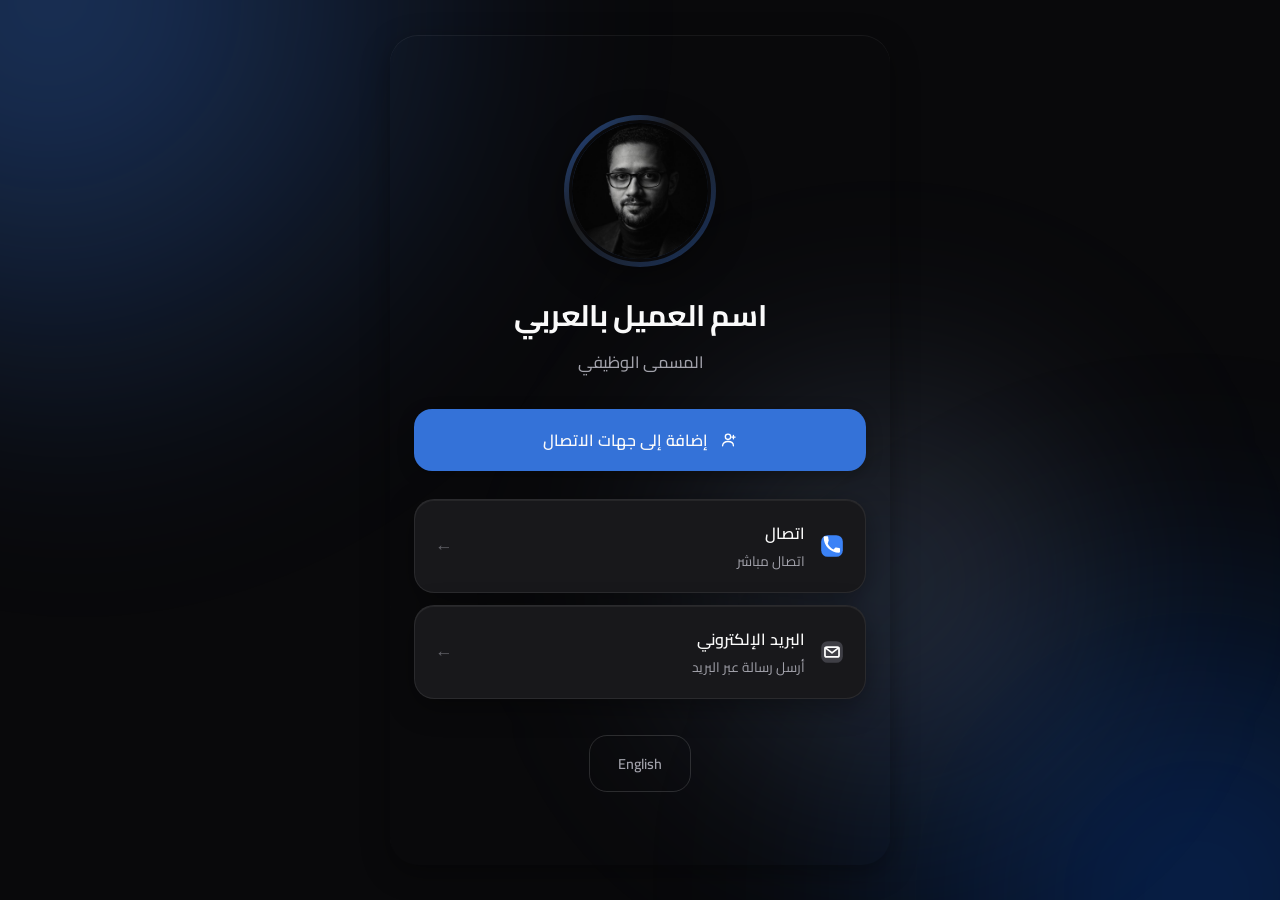
==== ar.html @ 19412c74 "Add files via upload" ====
<!DOCTYPE html>
<html lang="ar" dir="rtl">
<head>
  <meta charset="UTF-8">
  <meta name="viewport" content="width=device-width, initial-scale=1.0">
  <title>Yaser Bawaked</title>
  <meta name="description" content="Digital Business Card">
  <link rel="icon" href="images/favicon.png">
  <link rel="apple-touch-icon" href="images/favicon.png">
  <meta name="theme-color" content="#09090B">
  <link rel="preconnect" href="https://fonts.googleapis.com">
  <link rel="preconnect" href="https://fonts.gstatic.com" crossorigin>
  <link href="https://fonts.googleapis.com/css2?family=Cairo:wght@400;500;600;700&display=swap" rel="stylesheet">
  <link rel="stylesheet" href="css/style.css">
  <link rel="stylesheet" href="css/animations.css">
  <link rel="stylesheet" href="css/responsive.css">
</head>
<body class="card-page-body">

  <div class="aurora-bg" aria-hidden="true">
    <div class="bg-image-layer"></div>
    <div class="bg-gradient-layer"></div>
    <div class="bg-pattern-layer"></div>
    <div class="bg-texture-layer"></div>
    <div class="motion-fx-layer" id="motionFxLayer"></div>
  </div>

  <div class="card-fx-front" id="cardFxFront" aria-hidden="true"></div>

  <main class="card">
    <span class="fx-conic-ring-card" id="cardConicRing" aria-hidden="true"></span>

    <!-- 1: الصورة الشخصية -->
    <div class="profile-image-wrapper">
      <span class="fx-conic-ring" id="profileConicRing" aria-hidden="true"></span>
      <img
        src="images/profile.jpg"
        alt=""
        class="profile-image"
        width="640"
        height="640"
      >
    </div>

    <!-- 2: الاسم الثنائي -->
    <h1 class="name"></h1>

    <!-- 3: المسمى الوظيفي -->
    <p class="job-title"></p>

    <!-- 4: زر Add to Contacts -->
    <a
      href="vcard/contact.vcf"
      type="text/vcard"
      class="btn btn--primary btn--add-contact"
    >
      <img src="icons/contact.svg" alt="" class="btn__icon" aria-hidden="true">
      <span></span>
    </a>

    <!-- 5: بطاقات التواصل (Call، WhatsApp، Email، ثم باقي المنصات) -->
    <nav class="contact-cards">

      <a href="#" class="contact-card contact-card--call" data-card="call">
        <img src="icons/phone.svg" alt="" class="contact-card__icon" aria-hidden="true">
        <span class="contact-card__text">
          <span class="contact-card__title"></span>
          <span class="contact-card__desc"></span>
        </span>
        <span class="contact-card__arrow" aria-hidden="true">&larr;</span>
      </a>

      <a href="#" class="contact-card contact-card--whatsapp" data-card="whatsapp" target="_blank" rel="noopener noreferrer">
        <img src="icons/whatsapp.svg" alt="" class="contact-card__icon" aria-hidden="true">
        <span class="contact-card__text">
          <span class="contact-card__title"></span>
          <span class="contact-card__desc"></span>
        </span>
        <span class="contact-card__arrow" aria-hidden="true">&larr;</span>
      </a>

      <a href="#" class="contact-card contact-card--email" data-card="email">
        <img src="icons/email.svg" alt="" class="contact-card__icon" aria-hidden="true">
        <span class="contact-card__text">
          <span class="contact-card__title"></span>
          <span class="contact-card__desc"></span>
        </span>
        <span class="contact-card__arrow" aria-hidden="true">&larr;</span>
      </a>

      <a href="#" class="contact-card contact-card--facebook" data-card="facebook" target="_blank" rel="noopener noreferrer">
        <img src="icons/facebook.svg" alt="" class="contact-card__icon" aria-hidden="true">
        <span class="contact-card__text">
          <span class="contact-card__title"></span>
          <span class="contact-card__desc"></span>
        </span>
        <span class="contact-card__arrow" aria-hidden="true">&larr;</span>
      </a>

      <a href="#" class="contact-card contact-card--instagram" data-card="instagram" target="_blank" rel="noopener noreferrer">
        <img src="icons/instagram.svg" alt="" class="contact-card__icon" aria-hidden="true">
        <span class="contact-card__text">
          <span class="contact-card__title"></span>
          <span class="contact-card__desc"></span>
        </span>
        <span class="contact-card__arrow" aria-hidden="true">&larr;</span>
      </a>

      <a href="#" class="contact-card contact-card--tiktok" data-card="tiktok" target="_blank" rel="noopener noreferrer">
        <img src="icons/tiktok.svg" alt="" class="contact-card__icon" aria-hidden="true">
        <span class="contact-card__text">
          <span class="contact-card__title"></span>
          <span class="contact-card__desc"></span>
        </span>
        <span class="contact-card__arrow" aria-hidden="true">&larr;</span>
      </a>

      <a href="#" class="contact-card contact-card--snapchat" data-card="snapchat" target="_blank" rel="noopener noreferrer">
        <img src="icons/snapchat.svg" alt="" class="contact-card__icon" aria-hidden="true">
        <span class="contact-card__text">
          <span class="contact-card__title"></span>
          <span class="contact-card__desc"></span>
        </span>
        <span class="contact-card__arrow" aria-hidden="true">&larr;</span>
      </a>

      <a href="#" class="contact-card contact-card--linkedin" data-card="linkedin" target="_blank" rel="noopener noreferrer">
        <img src="icons/linkedin.svg" alt="" class="contact-card__icon" aria-hidden="true">
        <span class="contact-card__text">
          <span class="contact-card__title"></span>
          <span class="contact-card__desc"></span>
        </span>
        <span class="contact-card__arrow" aria-hidden="true">&larr;</span>
      </a>

    </nav>

    <!-- 6: زر تغيير اللغة -->
    <footer class="language-switch">
      <a href="en.html" class="lang-btn"></a>
    </footer>

  </main>

  <script src="config.js"></script>
  <script src="js/render.js"></script>
  <script src="js/ripple.js" defer></script>
  <script src="js/language.js" defer></script>
  <script src="js/main.js" defer></script>
</body>
</html>
---- css/style.css ----
/* ==========================================================
   Y-CARD — style.css
   نظام التصميم الأساسي: Variables, Typography, Layout
   الفلسفة: Apple HIG + Glassmorphism + Neo-Minimalism
   ========================================================== */

/* ---------- 1. Design Tokens ---------- */
:root {
  /* Colors */
  --color-bg: #09090B;
  --color-card: #18181B;
  --color-card-hover: #1F1F23;
  --color-primary: #3B82F6;
  --color-primary-pressed: #2563EB;
  --color-primary-rgb: 59, 130, 246;
  --color-primary-tint-rgb: 129, 176, 250;
  --color-primary-shade-rgb: 30, 91, 199;
  --color-text: #FAFAFA;
  --color-text-secondary: #A1A1AA;
  --color-border: rgba(255, 255, 255, 0.08);
  --color-border-strong: rgba(255, 255, 255, 0.14);

  /* Typography */
  --font-en: 'Inter', -apple-system, BlinkMacSystemFont, sans-serif;
  --font-ar: 'Cairo', 'IBM Plex Sans Arabic', -apple-system, sans-serif;

  /* Radius */
  --radius-sm: 12px;
  --radius-md: 18px;
  --radius-lg: 28px;
  --radius-card: 20px;
  --radius-btn: 18px;
  --radius-profile: 50%;

  /* Shadows */
  --shadow-soft: 0 4px 16px rgba(0, 0, 0, 0.28);
  --shadow-medium: 0 10px 34px rgba(0, 0, 0, 0.4);
  --shadow-glass: inset 0 1px 0 rgba(255, 255, 255, 0.06), 0 8px 28px rgba(0, 0, 0, 0.35);

  /* Motion */
  --duration-fast: 250ms;
  --duration-medium: 300ms;
  --ease-standard: cubic-bezier(0.4, 0, 0.2, 1);

  /* Layout */
  --card-max-width: 460px;
  --page-padding: 24px;
}

/* ---------- 2. Reset ---------- */
*,
*::before,
*::after {
  box-sizing: border-box;
}

html,
body {
  margin: 0;
  padding: 0;
}

body {
  background-color: var(--color-bg);
  color: var(--color-text);
  font-family: var(--font-en);
  -webkit-font-smoothing: antialiased;
  text-rendering: optimizeLegibility;
  min-height: 100vh;
}

html[lang="ar"] body {
  font-family: var(--font-ar);
}

img {
  max-width: 100%;
  display: block;
}

a {
  text-decoration: none;
  color: inherit;
}

button {
  font-family: inherit;
}

/* ---------- 3. Landing Page (Language Select) ---------- */
.landing-page {
  display: flex;
  align-items: center;
  justify-content: center;
  min-height: 100vh;
  padding: var(--page-padding);
  overflow: hidden;
}

.language-select {
  position: relative;
  z-index: 1;
  display: flex;
  flex-direction: column;
  align-items: center;
  gap: 40px;
  text-align: center;
  width: 100%;
  max-width: 420px;
}

.language-select__title {
  font-size: 1.5rem;
  font-weight: 600;
  color: var(--color-text);
  margin: 0;
  font-family: var(--font-en);
  letter-spacing: -0.01em;
}

.language-select__title-ar {
  display: block;
  font-family: var(--font-ar);
  font-size: 1.5rem;
  font-weight: 700;
}

.language-select__title-en {
  display: block;
  font-family: var(--font-en);
  font-size: 0.95rem;
  font-weight: 500;
  color: var(--color-text-secondary);
  margin-top: 6px;
}

.language-select__options {
  display: flex;
  flex-direction: column;
  gap: 16px;
  width: 100%;
}

.lang-option {
  position: relative;
  overflow: hidden;
  display: block;
  width: 100%;
  padding: 18px 24px;
  background: var(--color-card);
  border: 1px solid var(--color-border);
  border-radius: var(--radius-btn);
  font-size: 1.05rem;
  font-weight: 600;
  color: var(--color-text);
  box-shadow: var(--shadow-soft);
}

.lang-option[lang="ar"] {
  font-family: var(--font-ar);
}

.lang-option[lang="en"] {
  font-family: var(--font-en);
}

/* ---------- 4. Card Page (ar.html / en.html) ---------- */
.card-page-body {
  position: relative;
  min-height: 100vh;
  display: flex;
  justify-content: center;
}

.card {
  position: relative;
  z-index: 1;
  width: 100%;
  max-width: var(--card-max-width);
  padding: 56px var(--page-padding) 40px;
  display: flex;
  flex-direction: column;
  align-items: center;
  text-align: center;
}

/* نمط اختياري: بطاقة محاطة بحدود فعلية (خلفية + إطار + ظل) بدل المحتوى
   العائم مباشرة على خلفية الصفحة. يُفعَّل عبر config.theme.cardFrame */
.card.is-boxed {
  background: var(--color-card);
  border: 1px solid var(--color-border);
  border-radius: var(--radius-lg);
  box-shadow: var(--shadow-medium);
  margin: 28px 16px;
}

/* Profile image */
.profile-image-wrapper {
  position: relative;
  width: 132px;
  height: 132px;
  border-radius: var(--radius-profile);
  padding: 5px;
  background: linear-gradient(
    135deg,
    rgba(var(--color-primary-rgb), 0.55),
    rgba(255, 255, 255, 0.08) 40%,
    rgba(var(--color-primary-rgb), 0.35)
  );
  box-shadow: var(--shadow-medium);
  margin-bottom: 20px;
}

.profile-image {
  width: 100%;
  height: 100%;
  object-fit: cover;
  border-radius: var(--radius-profile);
  border: 3px solid var(--color-bg);
}

.name {
  font-size: 1.6rem;
  font-weight: 700;
  margin: 0 0 4px;
  letter-spacing: -0.01em;
}

.job-title {
  font-size: 0.95rem;
  font-weight: 500;
  color: var(--color-text-secondary);
  margin: 0 0 32px;
}

/* Add to Contacts button */
.btn {
  position: relative;
  overflow: hidden;
  display: flex;
  align-items: center;
  justify-content: center;
  gap: 10px;
  width: 100%;
  padding: 16px 20px;
  border-radius: var(--radius-btn);
  font-size: 1rem;
  font-weight: 600;
  border: none;
  cursor: pointer;
}

.btn--primary {
  /* استُخدم primary-pressed (الأغمق) كخلفية أساسية بدل primary، لأن
     الأبيض فوق primary العادي يعطي تباينًا 3.52 فقط (دون حد WCAG AA
     للنص العادي 4.5). primary-pressed يرفعه إلى 4.95 دون إضافة لون جديد. */
  background: var(--color-primary-pressed);
  color: #FAFAFA;
  box-shadow: var(--shadow-soft);
}

.btn__icon {
  width: 20px;
  height: 20px;
  filter: brightness(0) invert(1);
}

.btn--add-contact {
  margin-bottom: 28px;
}

/* Contact / social cards */
.contact-cards {
  display: flex;
  flex-direction: column;
  gap: 12px;
  width: 100%;
  margin-bottom: 36px;
}

.contact-card {
  position: relative;
  overflow: hidden;
  display: flex;
  align-items: center;
  gap: 14px;
  width: 100%;
  padding: 16px 18px;
  background: var(--color-card);
  border: 1px solid var(--color-border);
  border-radius: var(--radius-card);
  box-shadow: var(--shadow-glass);
  text-align: start;
}

.contact-card__icon {
  width: 26px;
  height: 26px;
  flex-shrink: 0;
}

.contact-card__text {
  display: flex;
  flex-direction: column;
  flex-grow: 1;
  min-width: 0;
}

.contact-card__title {
  font-size: 0.95rem;
  font-weight: 600;
  color: var(--color-text);
}

.contact-card__desc {
  font-size: 0.8rem;
  color: var(--color-text-secondary);
}

.contact-card__arrow {
  flex-shrink: 0;
  color: var(--color-text-secondary);
  font-size: 1.1rem;
}

/* Language switch footer */
.language-switch {
  width: 100%;
}

.lang-btn {
  position: relative;
  overflow: hidden;
  display: inline-block;
  padding: 14px 28px;
  border: 1px solid var(--color-border-strong);
  border-radius: var(--radius-btn);
  font-size: 0.9rem;
  font-weight: 600;
  color: var(--color-text-secondary);
}

/* Aurora background container (blobs animated in animations.css) */
.aurora-bg {
  position: fixed;
  inset: 0;
  z-index: 0;
  overflow: hidden;
  background: var(--color-bg);
  pointer-events: none;
}

/* ---------- طبقات الخلفية الإضافية (نوع واحد نشط في كل مرة) ---------- */
.bg-image-layer,
.bg-gradient-layer,
.bg-pattern-layer,
.bg-texture-layer {
  position: absolute;
  inset: 0;
  opacity: 0;
  transition: opacity var(--duration-medium) var(--ease-standard);
}

.bg-image-layer {
  background-size: cover;
  background-position: center;
}
.bg-image-layer.is-active { opacity: 1; }

.bg-gradient-layer.is-active { opacity: 1; }

.bg-pattern-layer {
  background-repeat: repeat;
  background-size: 24px 24px;
  color: var(--color-text);
}
.bg-pattern-layer.is-active { opacity: 0.05; }

.bg-texture-layer {
  background-repeat: repeat;
  background-size: 160px 160px;
  mix-blend-mode: overlay;
}
.bg-texture-layer.is-active { opacity: 0.15; }
---- css/animations.css ----
/* ==========================================================
   Y-CARD — animations.css
   المرحلة الحالية: حركات صفحة اختيار اللغة (Landing Page)
   باقي الحركات (Aurora, Intro Stagger, Contact Cards) تُضاف
   في المراحل 5، 6/8، 9 من خارطة الطريق.
   ========================================================== */

/* ---------- Landing Page: Hover ---------- */
.lang-option {
  transition:
    transform var(--duration-medium) var(--ease-standard),
    box-shadow var(--duration-medium) var(--ease-standard),
    border-color var(--duration-medium) var(--ease-standard),
    opacity var(--duration-medium) var(--ease-standard);
}

.lang-option:hover,
.lang-option:focus-visible {
  transform: scale(1.04) translateY(-3px);
  border-color: rgba(var(--color-primary-rgb), 0.45);
  box-shadow:
    var(--shadow-soft),
    0 0 0 1px rgba(var(--color-primary-rgb), 0.25),
    0 0 24px rgba(var(--color-primary-rgb), 0.25);
}

.lang-option:focus-visible {
  outline: none;
}

/* ---------- Landing Page: Click (pressed state) ---------- */
.lang-option:active {
  transform: scale(0.96);
}

/* ---------- Leaving state (JS-driven, عام لكل أزرار التنقل بين الصفحات) ----------
   يُطبَّق عبر main.js (initDelayedNavigation) قبل الانتقال الفعلي:
   إلى ar.html/en.html من index.html، وبين ar.html وen.html أنفسهما.
   Produces: scale down (fast) + fade out (medium), matching spec:
   "Scale 0.96 → Ripple → Fade Out → then navigate".
*/
.lang-option.is-leaving,
.lang-btn.is-leaving {
  transform: scale(0.96);
  opacity: 0;
  pointer-events: none;
  transition:
    transform var(--duration-fast) var(--ease-standard),
    opacity var(--duration-medium) var(--ease-standard);
}

/* Dim the sibling option while one is leaving, for visual focus */
.language-select__options.is-transitioning .lang-option:not(.is-leaving) {
  opacity: 0.4;
  transition: opacity var(--duration-medium) var(--ease-standard);
}

/* ---------- Ripple Effect (reusable — ripple.js) ---------- */
.ripple {
  position: absolute;
  border-radius: 50%;
  background: rgba(255, 255, 255, 0.35);
  transform: scale(0);
  animation: ripple-expand 600ms var(--ease-standard);
  pointer-events: none;
}

/* على بطاقات التواصل تحديدًا (خلفية محايدة) يظهر الريبل بلون الهوية
   بدل الأبيض — أما فوق زر Add to Contacts (خلفيته أصلاً بلون الهوية)
   فيبقى أبيض وجوبًا، وإلا صار التأثير غير مرئي (لون فوق نفس اللون). */
.contact-card .ripple {
  background: rgba(var(--color-primary-rgb), 0.28);
}

@keyframes ripple-expand {
  to {
    transform: scale(2.5);
    opacity: 0;
  }
}

/* ==========================================================
   Aurora Background — عالي الأداء
   المبدأ: العنصر الوحيد المتحرك هو transform (GPU compositing).
   الـ blur والـ gradient ثابتان تمامًا، فيرسمهما المتصفح مرة
   واحدة كطبقة (layer) منفصلة ثم "ينقلها" فقط — لا Repaint إطلاقًا
   أثناء الحركة، وبالتالي لا تأثير على الـ FPS مهما طال عرض الصفحة.
   ========================================================== */

.aurora-blob {
  position: absolute;
  border-radius: 50%;
  filter: blur(90px);
  will-change: transform;
  transform: translateZ(0);
  backface-visibility: hidden;
}

.aurora-blob--1 {
  width: 62vmax;
  height: 62vmax;
  top: -22vmax;
  left: -18vmax;
  background: radial-gradient(circle at 35% 35%, rgba(var(--color-primary-rgb), 0.38), transparent 70%);
  animation: aurora-drift-1 32s var(--ease-standard) infinite alternate;
}

.aurora-blob--2 {
  width: 56vmax;
  height: 56vmax;
  bottom: -22vmax;
  right: -16vmax;
  background: radial-gradient(circle at 60% 60%, rgba(var(--color-primary-shade-rgb), 0.36), transparent 70%);
  animation: aurora-drift-2 38s var(--ease-standard) infinite alternate;
  animation-delay: -9s;
}

.aurora-blob--3 {
  width: 46vmax;
  height: 46vmax;
  top: 32%;
  left: 46%;
  background: radial-gradient(circle at 50% 50%, rgba(var(--color-primary-tint-rgb), 0.22), transparent 70%);
  animation: aurora-drift-3 44s var(--ease-standard) infinite alternate;
  animation-delay: -17s;
}

@keyframes aurora-drift-1 {
  0%   { transform: translate3d(0, 0, 0) scale(1); }
  100% { transform: translate3d(6vmax, 9vmax, 0) scale(1.12); }
}

@keyframes aurora-drift-2 {
  0%   { transform: translate3d(0, 0, 0) scale(1); }
  100% { transform: translate3d(-8vmax, -5vmax, 0) scale(1.08); }
}

@keyframes aurora-drift-3 {
  0%   { transform: translate3d(-5vmax, -4vmax, 0) scale(1); }
  100% { transform: translate3d(5vmax, 5vmax, 0) scale(1.18); }
}

/* ==========================================================
   نظام المؤثرات الحركية الموحّد (13 خيارًا) — motion-fx-layer
   يُملأ ديناميكيًا عبر render.js حسب config.theme.motionEffect.type
   ========================================================== */
.motion-fx-layer {
  position: absolute;
  inset: 0;
  opacity: 1;
  transition: opacity var(--duration-medium) var(--ease-standard);
}
.motion-fx-layer[data-intensity="low"] { opacity: 0.45; }
.motion-fx-layer[data-intensity="high"] { filter: saturate(1.3); }

/* 3) جسيمات عائمة */
.fx-particle {
  position: absolute;
  bottom: -10px;
  border-radius: 50%;
  background: rgba(var(--color-primary-rgb), 0.55);
  animation-name: fx-particle-float;
  animation-timing-function: linear;
  animation-iteration-count: infinite;
}
@keyframes fx-particle-float {
  0%   { transform: translateY(0) translateX(0); opacity: 0; }
  10%  { opacity: 0.85; }
  90%  { opacity: 0.5; }
  100% { transform: translateY(-110vh) translateX(var(--drift, 20px)); opacity: 0; }
}

/* 4) شبكة نابضة */
.fx-pulse-grid {
  position: absolute;
  inset: -20%;
  background-repeat: repeat;
  background-size: 30px 30px;
  color: var(--color-text);
  animation: fx-pulse-grid-anim 6s ease-in-out infinite;
}
@keyframes fx-pulse-grid-anim {
  0%, 100% { opacity: 0.04; transform: scale(1); }
  50%      { opacity: 0.13; transform: scale(1.03); }
}

/* 5) موجات سائلة */
.fx-liquid-blob {
  position: absolute;
  width: 70vmax;
  height: 70vmax;
  top: -15vmax;
  left: -10vmax;
  background: radial-gradient(circle, rgba(var(--color-primary-rgb), 0.32), transparent 70%);
  filter: blur(70px);
  animation: fx-liquid-morph 20s ease-in-out infinite;
}
@keyframes fx-liquid-morph {
  0%   { border-radius: 42% 58% 65% 35% / 45% 45% 55% 55%; transform: translate(0, 0) scale(1); }
  33%  { border-radius: 60% 40% 30% 70% / 60% 30% 70% 40%; transform: translate(4vmax, 6vmax) scale(1.08); }
  66%  { border-radius: 35% 65% 55% 45% / 40% 60% 40% 60%; transform: translate(-3vmax, 4vmax) scale(0.96); }
  100% { border-radius: 42% 58% 65% 35% / 45% 45% 55% 55%; transform: translate(0, 0) scale(1); }
}

/* 6) تدرّج متحرك */
.fx-gradient-flow {
  position: absolute;
  inset: -50%;
  background: linear-gradient(
    120deg,
    var(--color-bg),
    rgba(var(--color-primary-rgb), 0.25),
    var(--color-bg),
    rgba(var(--color-primary-rgb), 0.15),
    var(--color-bg)
  );
  background-size: 300% 300%;
  animation: fx-gradient-flow-anim 18s ease infinite;
}
@keyframes fx-gradient-flow-anim {
  0%, 100% { background-position: 0% 50%; }
  50%      { background-position: 100% 50%; }
}

/* 7) بريق نجوم */
.fx-twinkle-dot {
  position: absolute;
  border-radius: 50%;
  background: rgba(var(--color-primary-rgb), 0.9);
  animation-name: fx-twinkle-anim;
  animation-timing-function: ease-in-out;
  animation-iteration-count: infinite;
}
@keyframes fx-twinkle-anim {
  0%, 100% { opacity: 0.15; transform: scale(0.8); }
  50%      { opacity: 0.9; transform: scale(1.3); }
}

/* 8) أشعة ضوئية */
.fx-light-rays {
  position: absolute;
  inset: -30%;
  background: conic-gradient(
    from 0deg,
    transparent 0deg,
    rgba(var(--color-primary-rgb), 0.22) 15deg,
    transparent 40deg,
    transparent 180deg,
    rgba(var(--color-primary-rgb), 0.14) 200deg,
    transparent 230deg,
    transparent 360deg
  );
  filter: blur(40px);
  animation: fx-light-rays-spin 60s linear infinite;
}
@keyframes fx-light-rays-spin { to { transform: rotate(360deg); } }

/* 9) حلقات متموّجة */
.fx-ripple-ring {
  position: absolute;
  top: 50%;
  left: 50%;
  width: 40px;
  height: 40px;
  margin: -20px 0 0 -20px;
  border-radius: 50%;
  border: 1px solid rgba(var(--color-primary-rgb), 0.4);
  animation: fx-ripple-anim 6s ease-out infinite;
}
@keyframes fx-ripple-anim {
  0%   { transform: scale(1); opacity: 0.6; }
  100% { transform: scale(18); opacity: 0; }
}

/* 11) شبكة تدرّج فاخرة (Mesh Gradient) */
.fx-mesh-blob {
  position: absolute;
  border-radius: 50%;
  filter: blur(100px);
  animation-name: fx-mesh-drift;
  animation-timing-function: ease-in-out;
  animation-iteration-count: infinite;
  animation-direction: alternate;
}
@keyframes fx-mesh-drift {
  0%   { transform: translate(0, 0) scale(1); }
  100% { transform: translate(6vmax, -5vmax) scale(1.12); }
}

/* 13) زجاج مصنفّر متحرك */
.fx-frosted-pane {
  position: absolute;
  width: 130%;
  height: 130%;
  top: -15%;
  left: -15%;
  background: rgba(var(--color-primary-rgb), 0.08);
  backdrop-filter: blur(60px);
  -webkit-backdrop-filter: blur(60px);
  animation: fx-frosted-drift 26s ease-in-out infinite alternate;
}
@keyframes fx-frosted-drift {
  0%   { transform: translate(-5%, -5%) rotate(0deg); }
  100% { transform: translate(5%, 5%) rotate(6deg); }
}

/* ---------- مؤثرات أمامية (فوق المحتوى): 2) لمعة زجاج ---------- */
.card-fx-front {
  position: fixed;
  inset: 0;
  z-index: 2;
  overflow: hidden;
  pointer-events: none;
}

.fx-shimmer-sweep {
  position: absolute;
  top: 0;
  left: -60%;
  width: 35%;
  height: 100%;
  background: linear-gradient(100deg, transparent, rgba(255, 255, 255, 0.14), transparent);
  transform: skewX(-18deg);
  animation: fx-shimmer-anim 6s ease-in-out infinite;
}
@keyframes fx-shimmer-anim {
  0%   { left: -60%; }
  30%  { left: 130%; }
  100% { left: 130%; }
}

/* ---------- 12) إطار مضيء دوّار (حول الصورة الشخصية) ---------- */
.fx-conic-ring {
  position: absolute;
  inset: -6px;
  border-radius: 50%;
  padding: 3px;
  background: conic-gradient(
    from 0deg,
    rgba(var(--color-primary-rgb), 0) 0deg,
    rgba(var(--color-primary-rgb), 0.95) 25deg,
    rgba(var(--color-primary-rgb), 0) 70deg,
    rgba(var(--color-primary-rgb), 0) 360deg
  );
  -webkit-mask: linear-gradient(#fff 0 0) content-box, linear-gradient(#fff 0 0);
  -webkit-mask-composite: xor;
  mask-composite: exclude;
  opacity: 0;
  animation: fx-conic-spin 3.5s linear infinite;
  pointer-events: none;
  transition: opacity var(--duration-medium) var(--ease-standard);
}
.fx-conic-ring.is-active { opacity: 1; }
@keyframes fx-conic-spin { to { transform: rotate(360deg); } }

/* ---------- 12ب) إطار مضيء دوّار حول البطاقة كاملة (بديل حول الصورة، يُفعَّل مع cardFrame: "boxed") ---------- */
.fx-conic-ring-card {
  position: absolute;
  inset: -2px;
  border-radius: var(--radius-lg);
  padding: 2px;
  background: conic-gradient(
    from 0deg,
    rgba(var(--color-primary-rgb), 0) 0deg,
    rgba(var(--color-primary-rgb), 0.95) 25deg,
    rgba(var(--color-primary-rgb), 0) 70deg,
    rgba(var(--color-primary-rgb), 0) 360deg
  );
  -webkit-mask: linear-gradient(#fff 0 0) content-box, linear-gradient(#fff 0 0);
  -webkit-mask-composite: xor;
  mask-composite: exclude;
  opacity: 0;
  animation: fx-conic-spin 5s linear infinite;
  pointer-events: none;
  transition: opacity var(--duration-medium) var(--ease-standard);
}
.fx-conic-ring-card.is-active { opacity: 1; }

/* ==========================================================
   Contact Cards & Buttons — Hover / Click Animations
   (المرحلة 6: مطابق لقسم BUTTON ANIMATION في المواصفة)
   ========================================================== */

/* ---------- Hover ---------- */
.contact-card,
.btn,
.lang-btn {
  transition:
    transform var(--duration-medium) var(--ease-standard),
    box-shadow var(--duration-medium) var(--ease-standard),
    border-color var(--duration-medium) var(--ease-standard),
    background-color var(--duration-medium) var(--ease-standard);
}

.contact-card:hover,
.contact-card:focus-visible {
  transform: translateY(-4px);
  background-color: var(--color-card-hover);
  border-color: rgba(255, 255, 255, 0.16);
  box-shadow:
    var(--shadow-medium),
    0 0 22px rgba(var(--color-primary-rgb), 0.16);
}

.btn--primary:hover,
.btn--primary:focus-visible {
  transform: translateY(-4px);
  box-shadow:
    var(--shadow-medium),
    0 0 26px rgba(var(--color-primary-rgb), 0.35);
}

.lang-btn:hover,
.lang-btn:focus-visible {
  transform: translateY(-4px);
  border-color: rgba(var(--color-primary-rgb), 0.4);
  color: var(--color-text);
  box-shadow: var(--shadow-soft), 0 0 18px rgba(var(--color-primary-rgb), 0.18);
}

.contact-card:focus-visible,
.btn:focus-visible,
.lang-btn:focus-visible,
.lang-option:focus-visible {
  outline: none;
}

/* Icon "comes alive" on hover — brightness/saturation lift,
   keeps each platform's brand color intact instead of overriding it */
.contact-card__icon {
  transition: filter var(--duration-medium) var(--ease-standard);
  filter: brightness(1) saturate(1);
}

.contact-card:hover .contact-card__icon,
.contact-card:focus-visible .contact-card__icon {
  filter: brightness(1.15) saturate(1.25);
}

/* Arrow nudges toward its pointing direction on hover */
.contact-card__arrow {
  display: inline-block;
  opacity: 0.55;
  transition:
    opacity var(--duration-medium) var(--ease-standard),
    transform var(--duration-medium) var(--ease-standard),
    color var(--duration-medium) var(--ease-standard);
}

.contact-card:hover .contact-card__arrow,
.contact-card:focus-visible .contact-card__arrow {
  opacity: 1;
  color: var(--color-primary);
}

html[dir="rtl"] .contact-card:hover .contact-card__arrow {
  transform: translateX(-3px);
}

html[dir="ltr"] .contact-card:hover .contact-card__arrow {
  transform: translateX(3px);
}

/* ---------- Click: Scale + Bounce (JS-driven via ripple.js) ---------- */
.contact-card:active,
.btn:active,
.lang-btn:active {
  transform: scale(0.96);
}

@keyframes btn-bounce {
  0%   { transform: scale(0.96); }
  55%  { transform: scale(1.025); }
  100% { transform: scale(1); }
}

.is-bouncing {
  animation: btn-bounce var(--duration-medium) var(--ease-standard);
}

/* ==========================================================
   Staggered Intro Animation (المرحلة 9)
   يُدار التتابع الزمني عبر main.js (initIntroAnimation) بإضافة
   الأصناف .intro-item ثم .intro-visible على كل عنصر بترتيبه.
   استُخدم transition عمدًا (لا animation) لتفادي أي تعارض مع
   حركة btn-bounce التي تستخدم خاصية animation على نفس العناصر.
   ========================================================== */

.intro-item {
  opacity: 0;
  transform: translateY(14px);
  transition:
    opacity 500ms var(--ease-standard),
    transform 500ms var(--ease-standard);
}

.intro-item.intro-visible {
  opacity: 1;
  transform: translateY(0);
}

/* ---------- Email Copy Toast ---------- */
.copy-toast {
  position: fixed;
  bottom: 28px;
  left: 50%;
  transform: translateX(-50%) translateY(10px);
  background: var(--color-card);
  color: var(--color-text);
  border: 1px solid var(--color-border-strong);
  padding: 12px 20px;
  border-radius: var(--radius-md);
  font-size: 0.85rem;
  font-weight: 600;
  box-shadow: var(--shadow-medium);
  opacity: 0;
  z-index: 10;
  pointer-events: none;
  transition:
    opacity var(--duration-medium) var(--ease-standard),
    transform var(--duration-medium) var(--ease-standard);
}

.copy-toast--visible {
  opacity: 1;
  transform: translateX(-50%) translateY(0);
}

@media (prefers-reduced-motion: reduce) {
  .lang-option,
  .lang-option.is-leaving,
  .ripple,
  .contact-card,
  .btn,
  .lang-btn,
  .is-bouncing,
  .intro-item,
  .copy-toast {
    transition-duration: 1ms !important;
    animation-duration: 1ms !important;
  }

  .lang-option:hover,
  .lang-option:focus-visible,
  .contact-card:hover,
  .contact-card:focus-visible,
  .btn--primary:hover,
  .btn--primary:focus-visible,
  .lang-btn:hover,
  .lang-btn:focus-visible {
    transform: none;
  }

  .aurora-blob {
    animation: none;
  }

  .fx-particle,
  .fx-twinkle-dot,
  .fx-ripple-ring,
  .fx-liquid-blob,
  .fx-gradient-flow,
  .fx-light-rays,
  .fx-mesh-blob,
  .fx-frosted-pane,
  .fx-pulse-grid,
  .fx-shimmer-sweep,
  .fx-conic-ring {
    animation: none !important;
  }
}
---- css/responsive.css ----
/* ==========================================================
   Y-CARD — responsive.css
   Mobile-first أصلاً في style.css. هذا الملف يُضيف:
   1) شاشات صغيرة جدًا (<360px)
   2) وضع Landscape على الجوال (ارتفاع محدود)
   3) Tablet (>=600px)
   4) Desktop (>=1024px)
   ========================================================== */

/* ---------- 1. الشاشات الصغيرة جدًا (أقل من 360px) ---------- */
@media (max-width: 359px) {
  :root {
    --page-padding: 18px;
  }

  .name {
    font-size: 1.4rem;
  }

  .job-title {
    font-size: 0.88rem;
  }

  .contact-card {
    padding: 14px 14px;
    gap: 12px;
  }

  .contact-card__icon {
    width: 24px;
    height: 24px;
  }

  .contact-card__desc {
    font-size: 0.75rem;
  }

  .language-select__title-ar {
    font-size: 1.3rem;
  }

  .language-select__title-en {
    font-size: 0.85rem;
  }

  .lang-option {
    padding: 16px 18px;
    font-size: 1rem;
  }
}

/* ---------- 2. وضع Landscape على الجوال (ارتفاع محدود) ---------- */
@media (max-height: 480px) and (orientation: landscape) {
  .card {
    padding-top: 28px;
    padding-bottom: 24px;
  }

  .profile-image-wrapper {
    width: 92px;
    height: 92px;
    margin-bottom: 12px;
  }

  .name {
    font-size: 1.3rem;
    margin-bottom: 2px;
  }

  .job-title {
    margin-bottom: 12px;
  }

  .email-link {
    margin-bottom: 18px;
  }

  .btn--add-contact {
    margin-bottom: 18px;
  }

  .contact-cards {
    gap: 8px;
    margin-bottom: 20px;
  }

  .contact-card {
    padding: 10px 16px;
  }

  .language-select {
    gap: 24px;
  }
}

/* ---------- 3. Tablet وما فوق (>=600px) ---------- */
@media (min-width: 600px) {
  :root {
    --card-max-width: 480px;
  }

  .card {
    padding-top: 72px;
    padding-bottom: 56px;
  }

  .profile-image-wrapper {
    width: 152px;
    height: 152px;
  }

  .name {
    font-size: 1.85rem;
  }

  .job-title {
    font-size: 1.02rem;
  }

  .email-link {
    font-size: 0.98rem;
  }

  .contact-card {
    padding: 18px 20px;
  }

  .contact-card__title {
    font-size: 1rem;
  }

  .contact-card__desc {
    font-size: 0.85rem;
  }

  .language-select__title-ar {
    font-size: 1.75rem;
  }

  .language-select__title-en {
    font-size: 1.05rem;
  }

  .language-select__options {
    gap: 18px;
  }

  .lang-option {
    padding: 20px 28px;
    font-size: 1.15rem;
  }

  /* على الشاشات الطويلة، نتوسط رأسيًا بدل الالتصاق بالأعلى */
  .card-page-body,
  .landing-page {
    align-items: center;
  }
}

/* ---------- 4. Desktop (>=1024px) ---------- */
@media (min-width: 1024px) {
  :root {
    --card-max-width: 500px;
  }

  .card {
    padding-top: 80px;
    padding-bottom: 64px;
  }

  /* البطاقة تبدو كعنصر مرتفع (Elevated) وسط شاشة واسعة */
  .card {
    box-shadow: var(--shadow-glass);
    border-radius: var(--radius-lg);
  }

  .lang-option,
  .contact-card,
  .btn,
  .lang-btn {
    cursor: pointer;
  }
}

/* ---------- شاشات عريضة جدًا وقصيرة (Ultra-wide / short) ---------- */
@media (min-width: 1024px) and (max-height: 700px) {
  .card {
    padding-top: 40px;
    padding-bottom: 32px;
  }
}
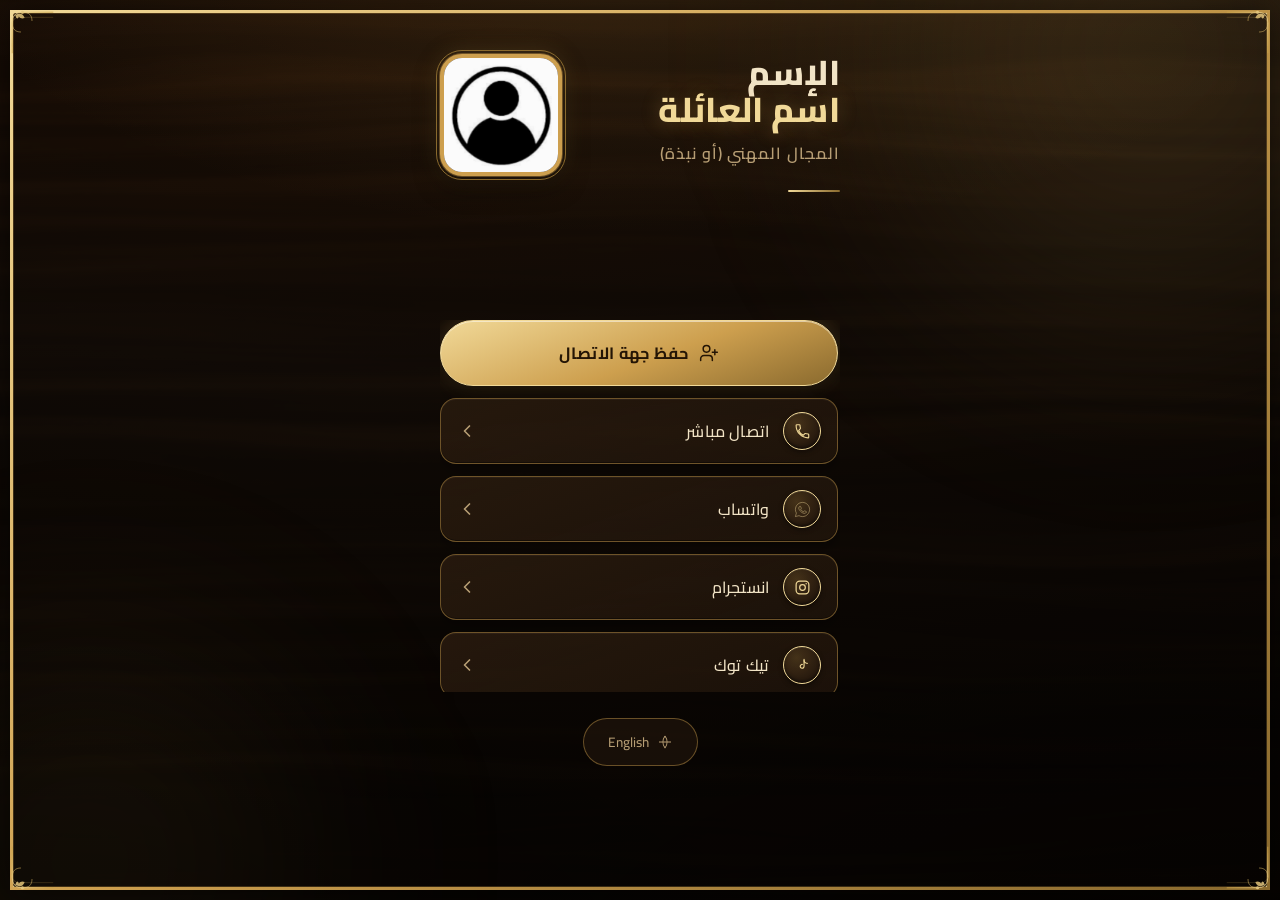
==== commit 85d81901: "Add files via upload" ====
--- a/ar.html
+++ b/ar.html
@@ -2,150 +2,62 @@
 <html lang="ar" dir="rtl">
 <head>
   <meta charset="UTF-8">
-  <meta name="viewport" content="width=device-width, initial-scale=1.0">
-  <title>Yaser Bawaked</title>
-  <meta name="description" content="Digital Business Card">
-  <link rel="icon" href="images/favicon.png">
-  <link rel="apple-touch-icon" href="images/favicon.png">
-  <meta name="theme-color" content="#09090B">
+  <meta name="viewport" content="width=device-width, initial-scale=1, viewport-fit=cover">
+  <meta name="theme-color" content="#17100A">
+  <title>بطاقة أعمال رقمية</title>
+  <link rel="icon" type="image/png" href="images/favicon.png">
+  <link rel="stylesheet" href="css/style.css">
   <link rel="preconnect" href="https://fonts.googleapis.com">
-  <link rel="preconnect" href="https://fonts.gstatic.com" crossorigin>
-  <link href="https://fonts.googleapis.com/css2?family=Cairo:wght@400;500;600;700&display=swap" rel="stylesheet">
-  <link rel="stylesheet" href="css/style.css">
-  <link rel="stylesheet" href="css/animations.css">
-  <link rel="stylesheet" href="css/responsive.css">
+  <link href="https://fonts.googleapis.com/css2?family=Cairo:wght@600;700;800;900&family=Cormorant+Garamond:wght@600;700&display=swap" rel="stylesheet">
 </head>
-<body class="card-page-body">
+<body>
 
-  <div class="aurora-bg" aria-hidden="true">
-    <div class="bg-image-layer"></div>
-    <div class="bg-gradient-layer"></div>
-    <div class="bg-pattern-layer"></div>
-    <div class="bg-texture-layer"></div>
-    <div class="motion-fx-layer" id="motionFxLayer"></div>
+  <div class="glow-bg" aria-hidden="true">
+    <span class="glow-1"></span>
+    <span class="glow-2"></span>
+    <span class="glow-3"></span>
   </div>
 
-  <div class="card-fx-front" id="cardFxFront" aria-hidden="true"></div>
+  <div class="frame" aria-hidden="true">
+    <span class="frame-corner frame-corner--tl"></span>
+    <span class="frame-corner frame-corner--tr"></span>
+    <span class="frame-corner frame-corner--bl"></span>
+    <span class="frame-corner frame-corner--br"></span>
+  </div>
 
   <main class="card">
-    <span class="fx-conic-ring-card" id="cardConicRing" aria-hidden="true"></span>
-
-    <!-- 1: الصورة الشخصية -->
-    <div class="profile-image-wrapper">
-      <span class="fx-conic-ring" id="profileConicRing" aria-hidden="true"></span>
-      <img
-        src="images/profile.jpg"
-        alt=""
-        class="profile-image"
-        width="640"
-        height="640"
-      >
+    <div class="card__top">
+      <div class="card__intro">
+        <h1 class="name">
+          <span class="name__first" id="firstName"></span>
+          <span class="name__last" id="lastName"></span>
+        </h1>
+        <p class="job-title" id="jobTitle"></p>
+        <span class="divider" aria-hidden="true"></span>
+      </div>
+      <div class="avatar-wrapper">
+        <img src="images/profile.jpg" alt="">
+      </div>
     </div>
 
-    <!-- 2: الاسم الثنائي -->
-    <h1 class="name"></h1>
+    <div class="card__actions">
 
-    <!-- 3: المسمى الوظيفي -->
-    <p class="job-title"></p>
+    <ul class="social-list" id="socialList" aria-label="روابط التواصل"></ul>
 
-    <!-- 4: زر Add to Contacts -->
-    <a
-      href="vcard/contact.vcf"
-      type="text/vcard"
-      class="btn btn--primary btn--add-contact"
-    >
-      <img src="icons/contact.svg" alt="" class="btn__icon" aria-hidden="true">
-      <span></span>
-    </a>
+    <nav class="lang-switch">
+      <a href="en.html" id="langSwitchLink">
+        <svg width="16" height="16" viewBox="0 0 24 24" fill="none" aria-hidden="true">
+          <path d="M3 12h18M12 3a15 15 0 0 1 0 18M12 3a15 15 0 0 0 0 18" stroke="currentColor" stroke-width="1.6"/>
+        </svg>
+        <span id="langSwitchLabel">English</span>
+      </a>
+    </nav>
+    </div>
+  </main>
 
-    <!-- 5: بطاقات التواصل (Call، WhatsApp، Email، ثم باقي المنصات) -->
-    <nav class="contact-cards">
-
-      <a href="#" class="contact-card contact-card--call" data-card="call">
-        <img src="icons/phone.svg" alt="" class="contact-card__icon" aria-hidden="true">
-        <span class="contact-card__text">
-          <span class="contact-card__title"></span>
-          <span class="contact-card__desc"></span>
-        </span>
-        <span class="contact-card__arrow" aria-hidden="true">&larr;</span>
-      </a>
-
-      <a href="#" class="contact-card contact-card--whatsapp" data-card="whatsapp" target="_blank" rel="noopener noreferrer">
-        <img src="icons/whatsapp.svg" alt="" class="contact-card__icon" aria-hidden="true">
-        <span class="contact-card__text">
-          <span class="contact-card__title"></span>
-          <span class="contact-card__desc"></span>
-        </span>
-        <span class="contact-card__arrow" aria-hidden="true">&larr;</span>
-      </a>
-
-      <a href="#" class="contact-card contact-card--email" data-card="email">
-        <img src="icons/email.svg" alt="" class="contact-card__icon" aria-hidden="true">
-        <span class="contact-card__text">
-          <span class="contact-card__title"></span>
-          <span class="contact-card__desc"></span>
-        </span>
-        <span class="contact-card__arrow" aria-hidden="true">&larr;</span>
-      </a>
-
-      <a href="#" class="contact-card contact-card--facebook" data-card="facebook" target="_blank" rel="noopener noreferrer">
-        <img src="icons/facebook.svg" alt="" class="contact-card__icon" aria-hidden="true">
-        <span class="contact-card__text">
-          <span class="contact-card__title"></span>
-          <span class="contact-card__desc"></span>
-        </span>
-        <span class="contact-card__arrow" aria-hidden="true">&larr;</span>
-      </a>
-
-      <a href="#" class="contact-card contact-card--instagram" data-card="instagram" target="_blank" rel="noopener noreferrer">
-        <img src="icons/instagram.svg" alt="" class="contact-card__icon" aria-hidden="true">
-        <span class="contact-card__text">
-          <span class="contact-card__title"></span>
-          <span class="contact-card__desc"></span>
-        </span>
-        <span class="contact-card__arrow" aria-hidden="true">&larr;</span>
-      </a>
-
-      <a href="#" class="contact-card contact-card--tiktok" data-card="tiktok" target="_blank" rel="noopener noreferrer">
-        <img src="icons/tiktok.svg" alt="" class="contact-card__icon" aria-hidden="true">
-        <span class="contact-card__text">
-          <span class="contact-card__title"></span>
-          <span class="contact-card__desc"></span>
-        </span>
-        <span class="contact-card__arrow" aria-hidden="true">&larr;</span>
-      </a>
-
-      <a href="#" class="contact-card contact-card--snapchat" data-card="snapchat" target="_blank" rel="noopener noreferrer">
-        <img src="icons/snapchat.svg" alt="" class="contact-card__icon" aria-hidden="true">
-        <span class="contact-card__text">
-          <span class="contact-card__title"></span>
-          <span class="contact-card__desc"></span>
-        </span>
-        <span class="contact-card__arrow" aria-hidden="true">&larr;</span>
-      </a>
-
-      <a href="#" class="contact-card contact-card--linkedin" data-card="linkedin" target="_blank" rel="noopener noreferrer">
-        <img src="icons/linkedin.svg" alt="" class="contact-card__icon" aria-hidden="true">
-        <span class="contact-card__text">
-          <span class="contact-card__title"></span>
-          <span class="contact-card__desc"></span>
-        </span>
-        <span class="contact-card__arrow" aria-hidden="true">&larr;</span>
-      </a>
-
-    </nav>
-
-    <!-- 6: زر تغيير اللغة -->
-    <footer class="language-switch">
-      <a href="en.html" class="lang-btn"></a>
-    </footer>
-
-  </main>
+  <div class="copy-toast" id="copyToast"></div>
 
   <script src="config.js"></script>
   <script src="js/render.js"></script>
-  <script src="js/ripple.js" defer></script>
-  <script src="js/language.js" defer></script>
-  <script src="js/main.js" defer></script>
 </body>
 </html>
--- a/css/style.css
+++ b/css/style.css
@@ -1,384 +1,356 @@
-/* ==========================================================
-   Y-CARD — style.css
-   نظام التصميم الأساسي: Variables, Typography, Layout
-   الفلسفة: Apple HIG + Glassmorphism + Neo-Minimalism
-   ========================================================== */
-
-/* ---------- 1. Design Tokens ---------- */
 :root {
-  /* Colors */
-  --color-bg: #09090B;
-  --color-card: #18181B;
-  --color-card-hover: #1F1F23;
-  --color-primary: #3B82F6;
-  --color-primary-pressed: #2563EB;
-  --color-primary-rgb: 59, 130, 246;
-  --color-primary-tint-rgb: 129, 176, 250;
-  --color-primary-shade-rgb: 30, 91, 199;
-  --color-text: #FAFAFA;
-  --color-text-secondary: #A1A1AA;
-  --color-border: rgba(255, 255, 255, 0.08);
-  --color-border-strong: rgba(255, 255, 255, 0.14);
-
-  /* Typography */
-  --font-en: 'Inter', -apple-system, BlinkMacSystemFont, sans-serif;
-  --font-ar: 'Cairo', 'IBM Plex Sans Arabic', -apple-system, sans-serif;
-
-  /* Radius */
-  --radius-sm: 12px;
-  --radius-md: 18px;
-  --radius-lg: 28px;
-  --radius-card: 20px;
-  --radius-btn: 18px;
-  --radius-profile: 50%;
-
-  /* Shadows */
-  --shadow-soft: 0 4px 16px rgba(0, 0, 0, 0.28);
-  --shadow-medium: 0 10px 34px rgba(0, 0, 0, 0.4);
-  --shadow-glass: inset 0 1px 0 rgba(255, 255, 255, 0.06), 0 8px 28px rgba(0, 0, 0, 0.35);
-
-  /* Motion */
-  --duration-fast: 250ms;
-  --duration-medium: 300ms;
-  --ease-standard: cubic-bezier(0.4, 0, 0.2, 1);
-
-  /* Layout */
-  --card-max-width: 460px;
-  --page-padding: 24px;
-}
-
-/* ---------- 2. Reset ---------- */
-*,
-*::before,
-*::after {
-  box-sizing: border-box;
-}
-
-html,
-body {
+  --color-bg: #100A05;
+  --color-bg-2: #1E1108;
+  --color-text: #F2E4C6;
+  --color-text-secondary: #B79E74;
+  --color-accent: #CD9F4E;
+  --color-accent-rgb: 205, 159, 78;
+  --color-accent-light: #F1D998;
+  --color-accent-deep: #8A6A2E;
+  --color-surface-rgb: 30, 17, 8;
+  --color-pill-border: rgba(205, 159, 78, 0.45);
+  --font-en: 'Cormorant Garamond', 'Playfair Display', Georgia, serif;
+  --radius-pill: 16px;
+  --radius-btn: 999px;
+  --radius-avatar: 22px;
+}
+
+* { box-sizing: border-box; }
+
+html, body {
   margin: 0;
   padding: 0;
+  overflow-x: hidden;
+  background: var(--color-bg);
 }
 
 body {
-  background-color: var(--color-bg);
+  min-height: 100vh;
+  font-family: var(--font-en);
   color: var(--color-text);
-  font-family: var(--font-en);
   -webkit-font-smoothing: antialiased;
   text-rendering: optimizeLegibility;
-  min-height: 100vh;
-}
-
-html[lang="ar"] body {
-  font-family: var(--font-ar);
-}
-
-img {
-  max-width: 100%;
-  display: block;
-}
-
-a {
-  text-decoration: none;
-  color: inherit;
-}
-
-button {
-  font-family: inherit;
-}
-
-/* ---------- 3. Landing Page (Language Select) ---------- */
-.landing-page {
-  display: flex;
-  align-items: center;
-  justify-content: center;
-  min-height: 100vh;
-  padding: var(--page-padding);
+}
+
+/* خلفية خشب العود الفاخر: قاعدة داكنة كثيفة قريبة من الأسود + عروق كهرمانية/ذهبية
+   ناعمة ومتدفقة (SVG turbulence + displacement)، مع طبقة لمعان خفيفة أعلى البطاقة
+   تحاكي انعكاس الضوء على الخشب المصقول، بدل خطوط تكرارية "رخيصة". */
+.glow-bg {
+  position: fixed;
+  inset: 0;
+  z-index: 0;
   overflow: hidden;
-}
-
-.language-select {
-  position: relative;
-  z-index: 1;
-  display: flex;
-  flex-direction: column;
-  align-items: center;
-  gap: 40px;
-  text-align: center;
-  width: 100%;
-  max-width: 420px;
-}
-
-.language-select__title {
-  font-size: 1.5rem;
-  font-weight: 600;
-  color: var(--color-text);
-  margin: 0;
-  font-family: var(--font-en);
-  letter-spacing: -0.01em;
-}
-
-.language-select__title-ar {
-  display: block;
-  font-family: var(--font-ar);
-  font-size: 1.5rem;
-  font-weight: 700;
-}
-
-.language-select__title-en {
-  display: block;
-  font-family: var(--font-en);
-  font-size: 0.95rem;
-  font-weight: 500;
-  color: var(--color-text-secondary);
-  margin-top: 6px;
-}
-
-.language-select__options {
-  display: flex;
-  flex-direction: column;
-  gap: 16px;
-  width: 100%;
-}
-
-.lang-option {
-  position: relative;
-  overflow: hidden;
-  display: block;
-  width: 100%;
-  padding: 18px 24px;
-  background: var(--color-card);
-  border: 1px solid var(--color-border);
-  border-radius: var(--radius-btn);
-  font-size: 1.05rem;
-  font-weight: 600;
-  color: var(--color-text);
-  box-shadow: var(--shadow-soft);
-}
-
-.lang-option[lang="ar"] {
-  font-family: var(--font-ar);
-}
-
-.lang-option[lang="en"] {
-  font-family: var(--font-en);
-}
-
-/* ---------- 4. Card Page (ar.html / en.html) ---------- */
-.card-page-body {
-  position: relative;
-  min-height: 100vh;
-  display: flex;
-  justify-content: center;
-}
+  pointer-events: none;
+  background: radial-gradient(160% 90% at 30% 0%, #241407 0%, var(--color-bg) 45%, #0A0603 100%);
+}
+.glow-bg::before {
+  content: '';
+  position: absolute;
+  inset: 0;
+  background-image: url('../images/wood.svg');
+  background-size: cover;
+  background-position: center;
+  background-repeat: no-repeat;
+  mix-blend-mode: soft-light;
+  opacity: 0.55;
+}
+.glow-bg::after {
+  content: '';
+  position: absolute;
+  inset: 0;
+  background:
+    radial-gradient(90% 55% at 50% -8%, rgba(var(--color-accent-rgb), 0.16), transparent 62%),
+    radial-gradient(120% 70% at 100% 110%, rgba(0,0,0,0.55), transparent 60%),
+    radial-gradient(120% 70% at 0% 110%, rgba(0,0,0,0.4), transparent 60%);
+}
+.glow-bg span {
+  position: absolute;
+  border-radius: 50%;
+  filter: blur(90px);
+}
+.glow-bg .glow-1 {
+  width: 60vmax; height: 60vmax;
+  top: -26vmax; right: -20vmax;
+  background: radial-gradient(circle, rgba(var(--color-accent-rgb), 0.20), transparent 70%);
+}
+.glow-bg .glow-2 {
+  width: 50vmax; height: 50vmax;
+  bottom: -22vmax; left: -18vmax;
+  background: radial-gradient(circle, rgba(var(--color-accent-rgb), 0.12), transparent 70%);
+}
+.glow-bg .glow-3 { display: none; }
+
+/* إطار ذهبي عريض يحيط بكامل البطاقة، بزخارف في الزوايا الأربع */
+.frame {
+  position: fixed;
+  inset: 10px;
+  z-index: 2;
+  pointer-events: none;
+  border: 3px solid transparent;
+  border-image: linear-gradient(135deg, var(--color-accent-light), var(--color-accent) 45%, var(--color-accent-deep) 100%) 1;
+  box-shadow:
+    inset 0 0 0 1px rgba(var(--color-accent-rgb), 0.25),
+    0 0 30px rgba(0,0,0,0.55);
+}
+.frame-corner {
+  position: absolute;
+  width: 44px;
+  height: 44px;
+  background-image: url('../images/corner.svg');
+  background-size: 100% 100%;
+  background-repeat: no-repeat;
+  opacity: 0.95;
+}
+.frame-corner--tl { top: -3px; left: -3px; }
+.frame-corner--tr { top: -3px; right: -3px; transform: scaleX(-1); }
+.frame-corner--bl { bottom: -3px; left: -3px; transform: scaleY(-1); }
+.frame-corner--br { bottom: -3px; right: -3px; transform: scale(-1, -1); }
 
 .card {
   position: relative;
   z-index: 1;
   width: 100%;
-  max-width: var(--card-max-width);
-  padding: 56px var(--page-padding) 40px;
+  max-width: 460px;
+  min-height: 100vh;
+  margin: 0 auto;
+  padding: 54px 30px 40px;
   display: flex;
   flex-direction: column;
-  align-items: center;
-  text-align: center;
-}
-
-/* نمط اختياري: بطاقة محاطة بحدود فعلية (خلفية + إطار + ظل) بدل المحتوى
-   العائم مباشرة على خلفية الصفحة. يُفعَّل عبر config.theme.cardFrame */
-.card.is-boxed {
-  background: var(--color-card);
-  border: 1px solid var(--color-border);
-  border-radius: var(--radius-lg);
-  box-shadow: var(--shadow-medium);
-  margin: 28px 16px;
-}
-
-/* Profile image */
-.profile-image-wrapper {
-  position: relative;
-  width: 132px;
-  height: 132px;
-  border-radius: var(--radius-profile);
-  padding: 5px;
-  background: linear-gradient(
-    135deg,
-    rgba(var(--color-primary-rgb), 0.55),
-    rgba(255, 255, 255, 0.08) 40%,
-    rgba(var(--color-primary-rgb), 0.35)
-  );
-  box-shadow: var(--shadow-medium);
-  margin-bottom: 20px;
-}
-
-.profile-image {
+}
+
+.card__top {
+  display: flex;
+  justify-content: space-between;
+  align-items: flex-start;
+  gap: 16px;
+  margin-bottom: 34px;
+  flex-shrink: 0;
+}
+
+.card__intro { flex: 1; min-width: 0; }
+
+.card__actions {
+  flex: 1;
+  display: flex;
+  flex-direction: column;
+  justify-content: center;
+  min-height: 0;
+}
+
+.name {
+  margin: 0;
+  font-family: var(--font-en);
+  font-size: 2.55rem;
+  font-weight: 700;
+  line-height: 1.08;
+  letter-spacing: 0.01em;
+}
+html[lang="ar"] .name {
+  font-family: 'Marcellus SC', 'Cairo', serif;
+  font-weight: 800;
+  font-size: 2.15rem;
+}
+.name__first, .name__last {
+  display: block;
+  color: var(--color-text);
+}
+.name--accent {
+  color: var(--color-accent-light);
+  text-shadow: 0 0 18px rgba(var(--color-accent-rgb), 0.35);
+}
+
+.job-title {
+  margin: 10px 0 0;
+  font-size: 1rem;
+  letter-spacing: 0.06em;
+  text-transform: uppercase;
+  color: var(--color-text-secondary);
+  font-weight: 600;
+}
+
+.divider {
+  width: 52px;
+  height: 2px;
+  background: linear-gradient(90deg, var(--color-accent-light), var(--color-accent-deep));
+  border-radius: 2px;
+  margin: 22px 0 0;
+  display: block;
+}
+
+.avatar-wrapper {
+  flex-shrink: 0;
+  width: 122px;
+  height: 122px;
+  border-radius: var(--radius-avatar);
+  border: 4px solid var(--color-accent);
+  outline: 1px solid var(--color-accent-deep);
+  outline-offset: 3px;
+  box-shadow:
+    0 0 0 1px rgba(var(--color-accent-rgb), 0.4),
+    0 10px 24px rgba(0,0,0,0.55),
+    0 0 24px rgba(var(--color-accent-rgb), 0.25);
+  overflow: hidden;
+  background: #2B1B10;
+}
+.avatar-wrapper img {
   width: 100%;
   height: 100%;
   object-fit: cover;
-  border-radius: var(--radius-profile);
-  border: 3px solid var(--color-bg);
-}
-
-.name {
-  font-size: 1.6rem;
-  font-weight: 700;
-  margin: 0 0 4px;
-  letter-spacing: -0.01em;
-}
-
-.job-title {
-  font-size: 0.95rem;
+  display: block;
+  filter: saturate(0.95) contrast(1.03);
+}
+
+.social-list {
+  list-style: none;
+  margin: 0;
+  padding: 0 2px 4px 0;
+  display: flex;
+  flex-direction: column;
+  gap: 12px;
+  max-height: 372px;
+  overflow-y: auto;
+  scrollbar-width: thin;
+}
+.social-list::-webkit-scrollbar { width: 4px; }
+.social-list::-webkit-scrollbar-thumb {
+  background: rgba(var(--color-accent-rgb), 0.35);
+  border-radius: 4px;
+}
+
+/* أزرار بارزة (embossed) بنفس مادة/لون الخلفية، بحدود ذهبية رفيعة
+   وظل غائر+بارز يعطي إحساس النقش على الجلد/الخشب الغامق */
+.social-pill {
+  display: flex;
+  align-items: center;
+  gap: 14px;
+  padding: 13px 16px;
+  border-radius: var(--radius-pill);
+  background: linear-gradient(160deg, rgba(var(--color-surface-rgb), 0.9), rgba(var(--color-surface-rgb), 0.6));
+  border: 1px solid var(--color-pill-border);
+  box-shadow:
+    0 1px 0 rgba(255,255,255,0.04) inset,
+    0 -1px 0 rgba(0,0,0,0.4) inset,
+    0 6px 14px rgba(0,0,0,0.35);
+  text-decoration: none;
+  color: var(--color-text);
+  transition: background 0.2s ease, transform 0.15s ease, box-shadow 0.2s ease;
+}
+.social-pill:hover {
+  border-color: var(--color-accent);
+  box-shadow:
+    0 1px 0 rgba(255,255,255,0.06) inset,
+    0 -1px 0 rgba(0,0,0,0.4) inset,
+    0 8px 18px rgba(0,0,0,0.4),
+    0 0 16px rgba(var(--color-accent-rgb), 0.25);
+}
+.social-pill:active { transform: scale(0.98); }
+
+.social-pill__icon {
+  width: 38px;
+  height: 38px;
+  border-radius: 50%;
+  display: flex;
+  align-items: center;
+  justify-content: center;
+  flex-shrink: 0;
+  color: var(--color-accent-light);
+  background: radial-gradient(circle at 35% 30%, rgba(var(--color-accent-rgb), 0.22), rgba(var(--color-surface-rgb), 0.95) 70%);
+  border: 1.5px solid var(--color-accent);
+  box-shadow:
+    0 1px 0 rgba(255,255,255,0.08) inset,
+    0 -2px 3px rgba(0,0,0,0.5) inset,
+    0 2px 5px rgba(0,0,0,0.4);
+}
+.social-pill__icon svg { width: 17px; height: 17px; }
+
+.social-pill__label {
+  flex: 1;
+  font-size: 1rem;
   font-weight: 500;
+  letter-spacing: 0.01em;
+}
+
+.social-pill__chevron {
   color: var(--color-text-secondary);
-  margin: 0 0 32px;
-}
-
-/* Add to Contacts button */
-.btn {
-  position: relative;
-  overflow: hidden;
+  flex-shrink: 0;
+}
+html[dir="rtl"] .social-pill__chevron {
+  transform: scaleX(-1);
+}
+
+html[lang="ar"] body {
+  font-family: 'Cairo', -apple-system, 'Segoe UI', Tahoma, Arial, sans-serif;
+}
+
+.btn-save {
   display: flex;
   align-items: center;
   justify-content: center;
   gap: 10px;
   width: 100%;
-  padding: 16px 20px;
+  padding: 17px;
+  border: 1px solid var(--color-accent-light);
   border-radius: var(--radius-btn);
-  font-size: 1rem;
-  font-weight: 600;
-  border: none;
+  background: linear-gradient(160deg, var(--color-accent-light), var(--color-accent) 55%, var(--color-accent-deep) 100%);
+  color: #241505;
+  font-family: inherit;
+  font-size: 1.02rem;
+  font-weight: 700;
+  letter-spacing: 0.02em;
   cursor: pointer;
-}
-
-.btn--primary {
-  /* استُخدم primary-pressed (الأغمق) كخلفية أساسية بدل primary، لأن
-     الأبيض فوق primary العادي يعطي تباينًا 3.52 فقط (دون حد WCAG AA
-     للنص العادي 4.5). primary-pressed يرفعه إلى 4.95 دون إضافة لون جديد. */
-  background: var(--color-primary-pressed);
-  color: #FAFAFA;
-  box-shadow: var(--shadow-soft);
-}
-
-.btn__icon {
-  width: 20px;
-  height: 20px;
-  filter: brightness(0) invert(1);
-}
-
-.btn--add-contact {
-  margin-bottom: 28px;
-}
-
-/* Contact / social cards */
-.contact-cards {
-  display: flex;
-  flex-direction: column;
-  gap: 12px;
-  width: 100%;
-  margin-bottom: 36px;
-}
-
-.contact-card {
-  position: relative;
-  overflow: hidden;
-  display: flex;
+  box-shadow:
+    0 1px 0 rgba(255,255,255,0.5) inset,
+    0 10px 22px rgba(0,0,0,0.45),
+    0 0 22px rgba(var(--color-accent-rgb), 0.3);
+  text-decoration: none;
+}
+.btn-save svg { width: 20px; height: 20px; }
+
+.lang-switch {
+  display: flex;
+  justify-content: center;
+  margin-top: 26px;
+}
+.lang-switch a {
+  display: inline-flex;
   align-items: center;
-  gap: 14px;
-  width: 100%;
-  padding: 16px 18px;
-  background: var(--color-card);
-  border: 1px solid var(--color-border);
-  border-radius: var(--radius-card);
-  box-shadow: var(--shadow-glass);
-  text-align: start;
-}
-
-.contact-card__icon {
-  width: 26px;
-  height: 26px;
-  flex-shrink: 0;
-}
-
-.contact-card__text {
-  display: flex;
-  flex-direction: column;
-  flex-grow: 1;
-  min-width: 0;
-}
-
-.contact-card__title {
-  font-size: 0.95rem;
-  font-weight: 600;
+  gap: 8px;
+  padding: 10px 24px;
+  border-radius: var(--radius-btn);
+  border: 1px solid var(--color-pill-border);
+  background: rgba(var(--color-surface-rgb), 0.5);
+  color: var(--color-text-secondary);
+  font-family: inherit;
+  font-size: 0.85rem;
+  font-weight: 500;
+  text-decoration: none;
+}
+.lang-switch a:hover { color: var(--color-accent-light); border-color: var(--color-accent); }
+
+.copy-toast {
+  position: fixed;
+  bottom: 24px;
+  left: 50%;
+  transform: translateX(-50%) translateY(12px);
+  background: #241609;
   color: var(--color-text);
-}
-
-.contact-card__desc {
-  font-size: 0.8rem;
-  color: var(--color-text-secondary);
-}
-
-.contact-card__arrow {
-  flex-shrink: 0;
-  color: var(--color-text-secondary);
-  font-size: 1.1rem;
-}
-
-/* Language switch footer */
-.language-switch {
-  width: 100%;
-}
-
-.lang-btn {
-  position: relative;
-  overflow: hidden;
-  display: inline-block;
-  padding: 14px 28px;
-  border: 1px solid var(--color-border-strong);
-  border-radius: var(--radius-btn);
-  font-size: 0.9rem;
-  font-weight: 600;
-  color: var(--color-text-secondary);
-}
-
-/* Aurora background container (blobs animated in animations.css) */
-.aurora-bg {
-  position: fixed;
-  inset: 0;
-  z-index: 0;
-  overflow: hidden;
-  background: var(--color-bg);
+  padding: 10px 18px;
+  border-radius: 999px;
+  font-size: 0.85rem;
+  opacity: 0;
   pointer-events: none;
-}
-
-/* ---------- طبقات الخلفية الإضافية (نوع واحد نشط في كل مرة) ---------- */
-.bg-image-layer,
-.bg-gradient-layer,
-.bg-pattern-layer,
-.bg-texture-layer {
-  position: absolute;
-  inset: 0;
-  opacity: 0;
-  transition: opacity var(--duration-medium) var(--ease-standard);
-}
-
-.bg-image-layer {
-  background-size: cover;
-  background-position: center;
-}
-.bg-image-layer.is-active { opacity: 1; }
-
-.bg-gradient-layer.is-active { opacity: 1; }
-
-.bg-pattern-layer {
-  background-repeat: repeat;
-  background-size: 24px 24px;
-  color: var(--color-text);
-}
-.bg-pattern-layer.is-active { opacity: 0.05; }
-
-.bg-texture-layer {
-  background-repeat: repeat;
-  background-size: 160px 160px;
-  mix-blend-mode: overlay;
-}
-.bg-texture-layer.is-active { opacity: 0.15; }
+  transition: opacity 0.25s ease, transform 0.25s ease;
+  z-index: 5;
+  border: 1px solid var(--color-pill-border);
+}
+.copy-toast--visible {
+  opacity: 1;
+  transform: translateX(-50%) translateY(0);
+}
+
+@media (max-width: 380px) {
+  .name { font-size: 2.1rem; }
+  html[lang="ar"] .name { font-size: 1.85rem; }
+  .avatar-wrapper { width: 100px; height: 100px; }
+  .frame { inset: 7px; }
+}
